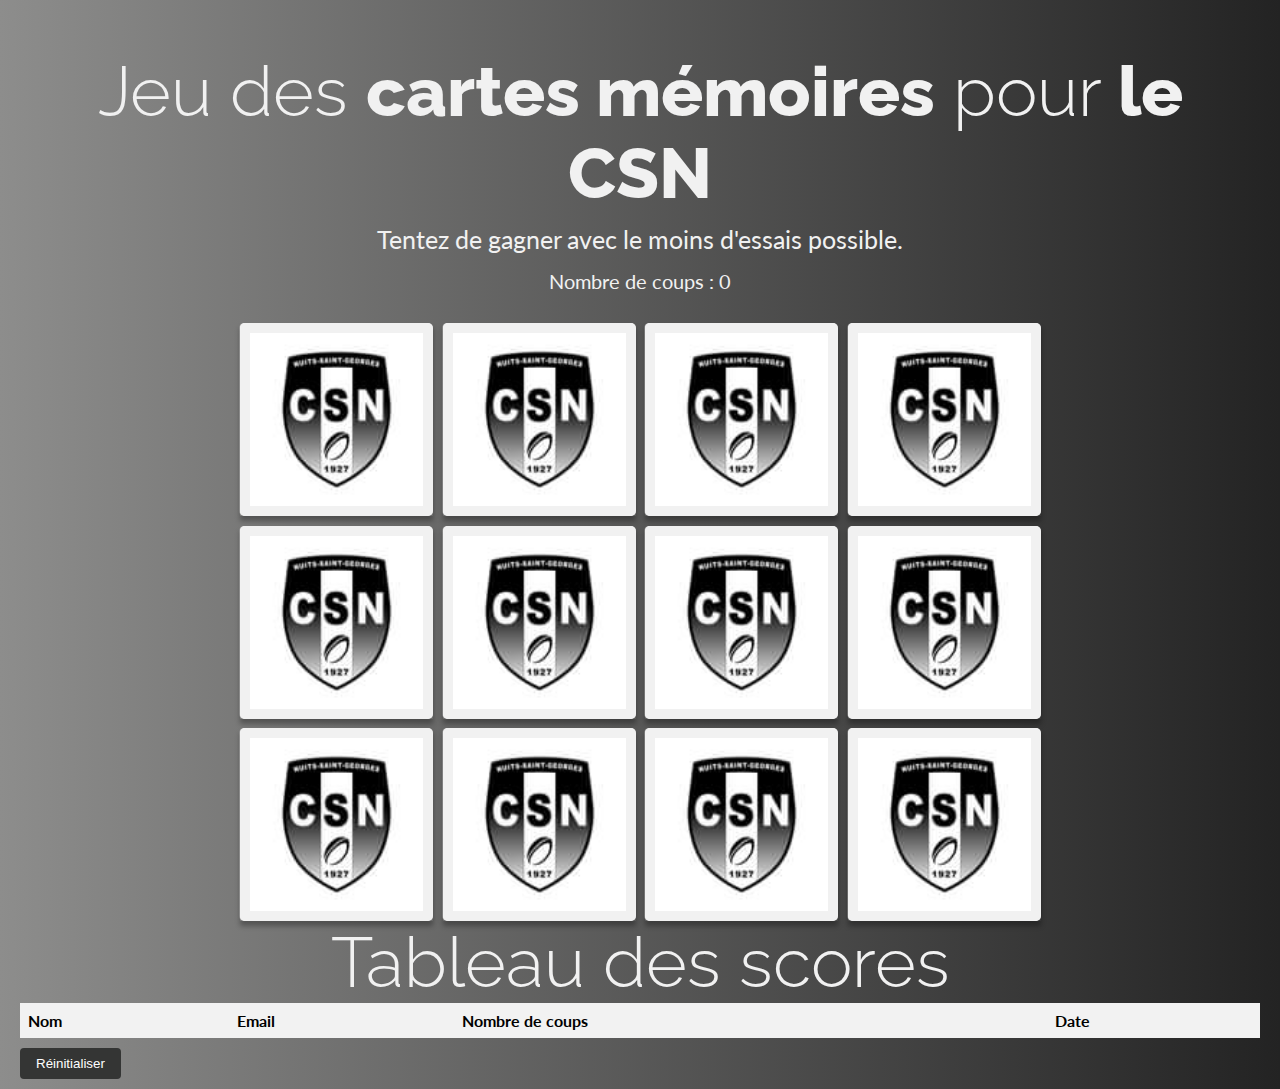
==== index.html @ ed7c2e45 "modification du  tableau pour ordre roissant" ====
<!DOCTYPE html>
<html lang="fr">
  <head>
    <meta charset="UTF-8" />
    <meta name="viewport" content="width=device-width, initial-scale=1.0" />
    <title>Memory game</title>
    <link rel="stylesheet" href="style.css" />
    <link rel="preconnect" href="https://fonts.googleapis.com">
    <link rel="preconnect" href="https://fonts.gstatic.com" crossorigin>
    <link href="https://fonts.googleapis.com/css2?family=Lato:wght@100;300;400;700;900&family=Raleway:wght@100;200;300;400;500;600;700;800;900&display=swap" rel="stylesheet">
  </head>
  <body>

    <h1>Jeu des <span>cartes mémoires</span> pour <span> le CSN</span></h1>
    <p class="advice">Tentez de gagner avec le moins d'essais possible.</p>
    <div class="score">Nombre de coups : 0</div>

    <div class="grid">
      <div class="card" data-attr="a">
        <div class="double-face">
          <div class="face">
            <img src="ressources/a.svg" />
          </div>
          <div class="back"><img src="ressources/csn.svg" />
          </div>
        </div>
      </div>

      <div class="card" data-attr="b">
        <div class="double-face">
          <div class="face">
            <img src="ressources/b.svg" />
          </div>
          <div class="back"><img src="ressources/csn.svg" /></div>
        </div>
      </div>

      <div class="card" data-attr="b">
        <div class="double-face">
          <div class="face">
            <img src="ressources/b.svg" alt="apple" />
          </div>
          <div class="back"><img src="ressources/csn.svg" /></div>
        </div>
      </div>
      <div class="card" data-attr="a">
        <div class="double-face">
          <div class="face">
            <img src="ressources/a.svg" />
          </div>
          <div class="back"><img src="ressources/csn.svg" /></div>
        </div>
      </div>
      <div class="card" data-attr="c">
        <div class="double-face">
          <div class="face">
            <img src="ressources/c.svg" />
          </div>
          <div class="back"><img src="ressources/csn.svg" /></div>
        </div>
      </div>
      <div class="card" data-attr="e">
        <div class="double-face">
          <div class="face">
            <img src="ressources/e.svg" />
          </div>
          <div class="back"><img src="ressources/csn.svg" /></div>
        </div>
      </div>
      <div class="card" data-attr="f">
        <div class="double-face">
          <div class="face">
            <img src="ressources/f.svg" />
          </div>
          <div class="back"><img src="ressources/csn.svg" /></div>
        </div>
      </div>
      <div class="card" data-attr="f">
        <div class="double-face">
          <div class="face">
            <img src="ressources/f.svg" />
          </div>
          <div class="back"><img src="ressources/csn.svg" /></div>
        </div>
      </div>
      <div class="card" data-attr="e">
        <div class="double-face">
          <div class="face">
            <img src="ressources/e.svg" />
          </div>
          <div class="back"><img src="ressources/csn.svg" /></div>
        </div>
      </div>
      <div class="card" data-attr="c">
        <div class="double-face">
          <div class="face">
            <img src="ressources/c.svg" />
          </div>
          <div class="back"><img src="ressources/csn.svg" /></div>
        </div>
      </div>
      <div class="card" data-attr="d">
        <div class="double-face">
          <div class="face">
            <img src="ressources/d.svg" />
          </div>
          <div class="back"><img src="ressources/csn.svg" /></div>
        </div>
      </div>
      <div class="card" data-attr="d">
        <div class="double-face">
          <div class="face">
            <img src="ressources/d.svg" />
          </div>
          <div class="back"><img src="ressources/csn.svg" /></div>
        </div>
      </div>
    </div>

    <div id="inscription-container" style="display: none;">
      <h2>Inscription</h2>
      <form id="inscription-form">
        <label for="username">Nom d'utilisateur:</label>
        <input type="text" id="username" name="username" autocomplete="off" required>
        <label for="email">Adresse e-mail:</label>
        <input type="email" id="email" name="email" autocomplete="off" required>
        <button type="submit">S'inscrire</button>
      </form>
    </div>

    <div class="tableau">
          <h1>Tableau des scores</h1>
      <table>
        <thead>
          <tr>
            <th>Nom</th>
            <th>Email</th>
            <th class="score-column">Nombre de coups</th>
            <th>Date</th>
          </tr>
        </thead>
        <tbody id="tableau-scores-body">
          <!-- Les données seront ajoutées ici dynamiquement -->
        </tbody>
      </table>
    </div>
<button id="reset-button">Réinitialiser</button>

  <script src="app.js"></script>
  
  </body>
</html>
---- style.css ----
*,
::before,
::after {
  box-sizing: border-box;
  margin: 0;
  padding: 0;
}

body {
  min-height: 100vh;
  font-family: lato, Helvetica, sans-serif;
  background: linear-gradient(to right, #8d8d8c, #232323);
  padding: clamp(20px, 5vw, 50px) 20px 10px;
}

h1, 
.score,
.advice {
  text-align: center;
  color: #f1f1f1;
}

h1 {
  font-family: Raleway;
  font-size: clamp(25px, 7vw, 70px);
  font-weight: 300;
}
h1 span {
  font-weight: 800;
}
.advice {
  font-size: clamp(16px, 2.5vw, 25px);
  margin-top: 10px;
}
.score {
  font-size: clamp(16px, 2.5vw, 20px);
  margin-top: 15px;
}

.grid {
  display: grid;
  grid-template-columns: repeat(4, 1fr);
  max-width: 800px;
  gap: 10px;
  margin: 30px auto 0;
}
.card {
  aspect-ratio: 1/1;
  perspective: 1000px;
  cursor: pointer;
  user-select: none;
  transition: transform 0.2s ease-out;
}
.card:hover {
  transform: scale(1.02)
}
.double-face {
  position: relative;
  width: 100%;
  height: 100%;
  transform-style: preserve-3d;
  will-change: transform;
  transition: transform 0.6s;
  box-shadow: 0 5px 5px rgba(0,0,0,0.3);
  pointer-events: none;
}
.face,
.back {
  position: absolute;
  width: 100%;
  height: 100%;
  pointer-events: none;
  border-radius: 5px;
  background: #f1f1f1;
  display: flex;
  justify-content: center;
  align-items: center;
  pointer-events: none;
}
.back {
  backface-visibility: hidden;
  -webkit-backface-visibility: hidden;
  -moz-backface-visibility: hidden;
  transform: rotateX(0deg)
}

.face {
  transform: rotateY(180deg);
}
.face img,
.back img {
  width: 90%;

}
.active {
  transform: rotateY(180deg);
  
}

/* formulaire */
.inscription {
  padding-top: 60px;
}
form {
  max-width: 400px;
  margin: 0 auto;
}

label {
  display: block;
  margin-bottom: 10px;
}

input[type="text"],
input[type="email"] {
  width: 100%;
  padding: 8px;
  border-radius: 4px;
  border: 1px solid #ccc;
   pointer-events: auto;
}

button {
  display: block;
  margin-top: 10px;
  padding: 8px 16px;
  background-color: #343534;
  color: #fff;
  border: none;
  border-radius: 4px;
  cursor: pointer;
}

button:hover {
  background-color: #696c69;
  border: 1px solid black;
}

table {
  width: 100%;
  border-collapse: collapse;
}

thead th {
  background-color: #f2f2f2;
  padding: 8px;
  text-align: left;
  color: #000;
}

tbody td {
  padding: 8px;
  border-bottom: 1px solid #ccc;
}
#tableau-scores-body tr {
  border-bottom: 1px solid #ccc;
}

#tableau-scores-body td {
  padding: 8px;
}
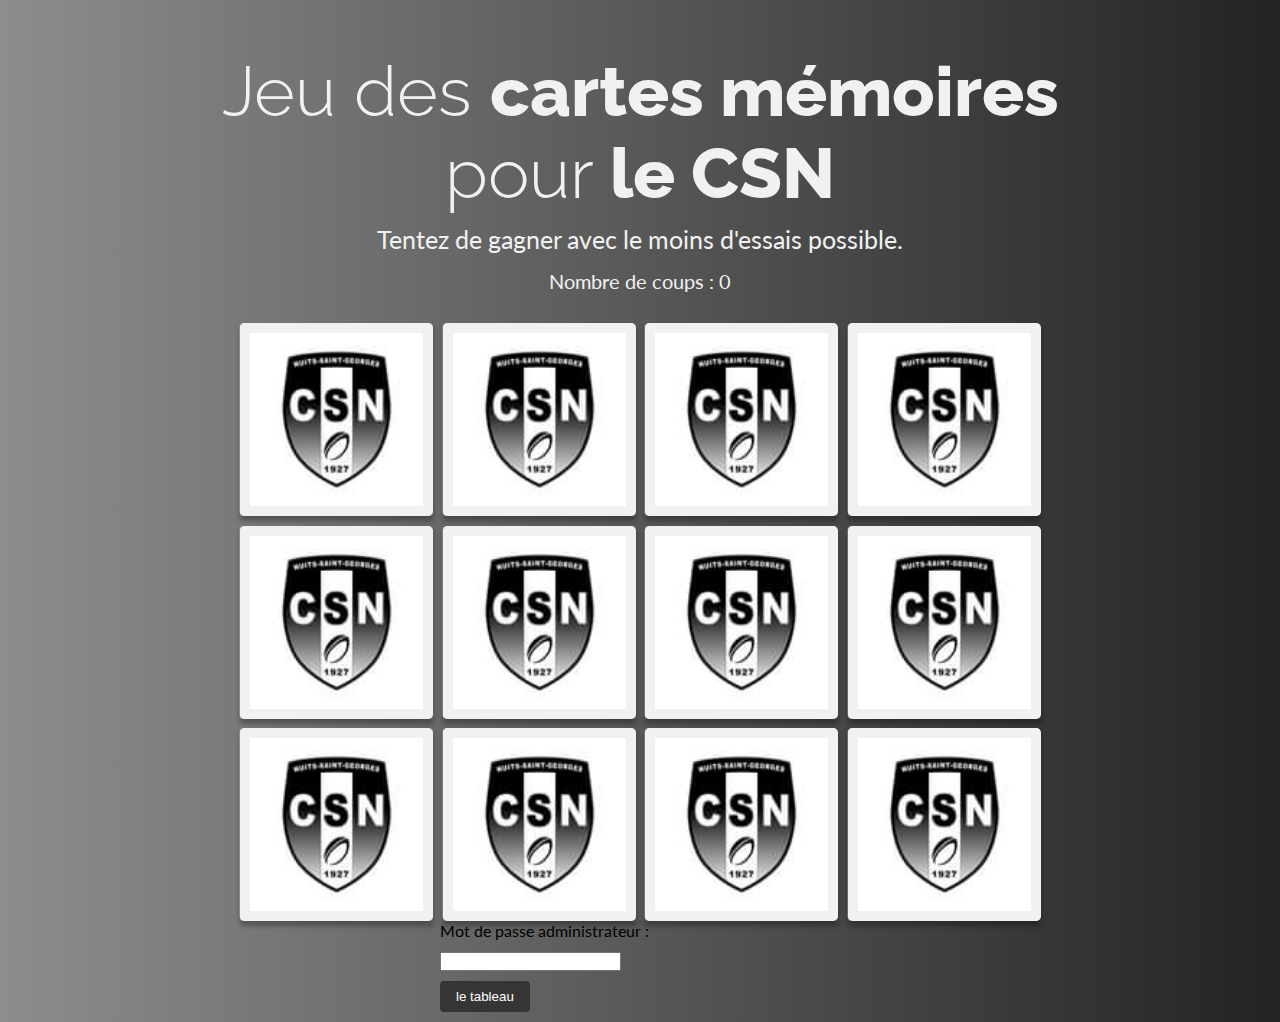
==== commit dab74775: "correction formulaire" ====
--- a/index.html
+++ b/index.html
@@ -3,7 +3,7 @@
   <head>
     <meta charset="UTF-8" />
     <meta name="viewport" content="width=device-width, initial-scale=1.0" />
-    <title>Memory game</title>
+    <title>Memory game modif1p</title>
     <link rel="stylesheet" href="style.css" />
     <link rel="preconnect" href="https://fonts.googleapis.com">
     <link rel="preconnect" href="https://fonts.gstatic.com" crossorigin>
@@ -14,6 +14,17 @@
     <h1>Jeu des <span>cartes mémoires</span> pour <span> le CSN</span></h1>
     <p class="advice">Tentez de gagner avec le moins d'essais possible.</p>
     <div class="score">Nombre de coups : 0</div>
+
+    <div id="inscription-container" style="display: none;">
+      <h2>Inscription</h2>
+      <form id="inscription-form" action="admin.html" >
+        <label for="username">Nom d'utilisateur:</label>
+        <input type="text" id="username" name="username" autocomplete="off" required>
+        <label for="email">Adresse e-mail:</label>
+        <input type="email" id="email" name="email" autocomplete="off" required>
+        <button type="submit">S'inscrire</button>
+      </form>
+    </div>
 
     <div class="grid">
       <div class="card" data-attr="a">
@@ -116,37 +127,17 @@
         </div>
       </div>
     </div>
-
-    <div id="inscription-container" style="display: none;">
-      <h2>Inscription</h2>
-      <form id="inscription-form">
-        <label for="username">Nom d'utilisateur:</label>
-        <input type="text" id="username" name="username" autocomplete="off" required>
-        <label for="email">Adresse e-mail:</label>
-        <input type="email" id="email" name="email" autocomplete="off" required>
-        <button type="submit">S'inscrire</button>
-      </form>
-    </div>
-
-    <div class="tableau">
-          <h1>Tableau des scores</h1>
-      <table>
-        <thead>
-          <tr>
-            <th>Nom</th>
-            <th>Email</th>
-            <th class="score-column">Nombre de coups</th>
-            <th>Date</th>
-          </tr>
-        </thead>
-        <tbody id="tableau-scores-body">
-          <!-- Les données seront ajoutées ici dynamiquement -->
-        </tbody>
-      </table>
-    </div>
-<button id="reset-button">Réinitialiser</button>
+  
+    <form id="reset-form">
+      <label for="password">Mot de passe administrateur :</label>
+      <input type="password" id="password" required>
+      <button type="submit">le tableau</button>
+    </form>
+    
+   
 
   <script src="app.js"></script>
+  <script src="admin.js"></script>
   
   </body>
-</html>
+</html>--- a/style.css
+++ b/style.css
@@ -11,6 +11,8 @@
   font-family: lato, Helvetica, sans-serif;
   background: linear-gradient(to right, #8d8d8c, #232323);
   padding: clamp(20px, 5vw, 50px) 20px 10px;
+  max-width: 80%;
+  margin: 0 auto;
 }
 
 h1, 
@@ -94,7 +96,6 @@
 }
 .active {
   transform: rotateY(180deg);
-  
 }
 
 /* formulaire */
@@ -117,7 +118,7 @@
   padding: 8px;
   border-radius: 4px;
   border: 1px solid #ccc;
-   pointer-events: auto;
+   /* pointer-events: auto; */
 }
 
 button {
@@ -140,17 +141,27 @@
   width: 100%;
   border-collapse: collapse;
 }
-
+.name{
+  padding-left: 30px;
+}
 thead th {
   background-color: #f2f2f2;
   padding: 8px;
   text-align: left;
   color: #000;
+  text-align: center;
 }
 
 tbody td {
   padding: 8px;
   border-bottom: 1px solid #ccc;
+  text-align: center;
+}
+.tableau {
+  width: 80%;
+  margin: 80px auto;
+  padding-top: 50px;
+  background: #a29e9e;
 }
 #tableau-scores-body tr {
   border-bottom: 1px solid #ccc;
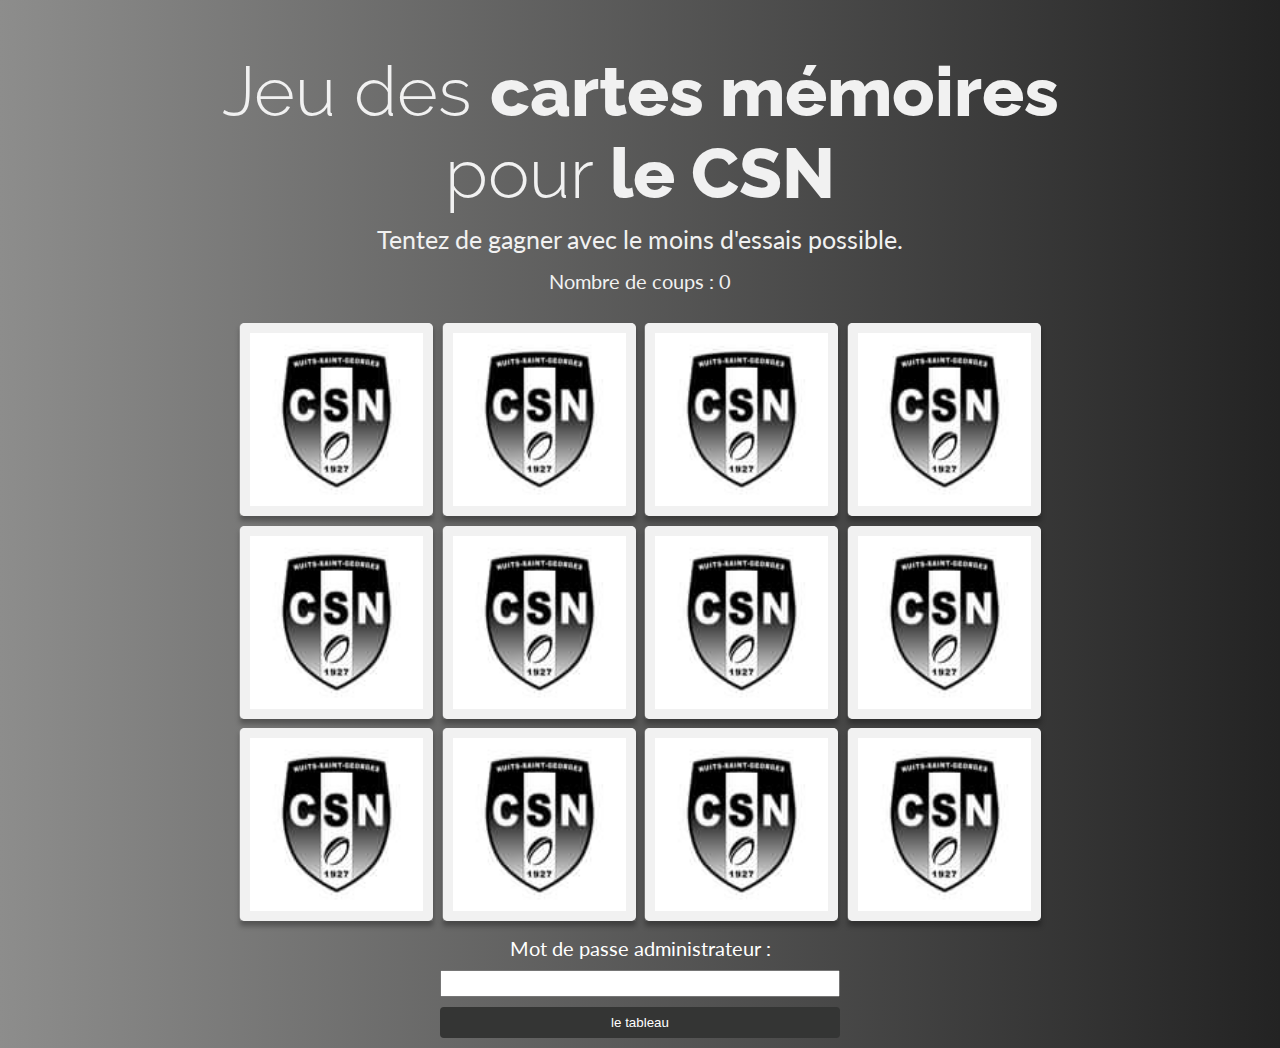
==== commit c0b09a5a: "correction formulaire" ====
--- a/index.html
+++ b/index.html
@@ -16,12 +16,29 @@
     <div class="score">Nombre de coups : 0</div>
 
     <div id="inscription-container" style="display: none;">
-      <h2>Inscription</h2>
+      <h2>Inscription :</h2>
       <form id="inscription-form" action="admin.html" >
         <label for="username">Nom d'utilisateur:</label>
-        <input type="text" id="username" name="username" autocomplete="off" required>
+        <div class="input-container">
+          <input 
+          type="text" 
+          id="username"
+          name="username" 
+          placeholder="3 caractères minimum"
+          autocomplete="off" required
+          maxlength="15"
+          >
+          <span class="error-msg">Il faut au moins 3 caractères !</span>
+      </div>
         <label for="email">Adresse e-mail:</label>
-        <input type="email" id="email" name="email" autocomplete="off" required>
+        <div class="input-container">
+          <input 
+          type="email"
+          id="email"
+          name="email"
+          autocomplete="off" required >
+          <span class="error-msg">Rentrez un mail valide !</span>
+        </div>
         <button type="submit">S'inscrire</button>
       </form>
     </div>
@@ -128,7 +145,7 @@
       </div>
     </div>
   
-    <form id="reset-form">
+    <form id="reset-form" class="container">
       <label for="password">Mot de passe administrateur :</label>
       <input type="password" id="password" required>
       <button type="submit">le tableau</button>
@@ -137,7 +154,7 @@
    
 
   <script src="app.js"></script>
-  <script src="admin.js"></script>
+  <!-- <script src="admin.js"></script> -->
   
   </body>
 </html>--- a/style.css
+++ b/style.css
@@ -102,11 +102,31 @@
 .inscription {
   padding-top: 60px;
 }
+#inscription-container{
+font-size: 25px;
+padding-top: 60px;
+color: #fff;
+width: 50%;
+margin:auto;
+}
+.error-msg{
+  margin-top:8px;
+  color: red;
+  font-weight: 300;
+  display: none;
+}
 form {
+  padding-top: 15px;
   max-width: 400px;
   margin: 0 auto;
-}
-
+  text-align: center;
+  font-size: 20px;
+  color: white;
+}
+
+#password{
+  font-size: 20px;
+}
 label {
   display: block;
   margin-bottom: 10px;
@@ -114,6 +134,7 @@
 
 input[type="text"],
 input[type="email"] {
+  display: block;
   width: 100%;
   padding: 8px;
   border-radius: 4px;
@@ -135,6 +156,7 @@
 button:hover {
   background-color: #696c69;
   border: 1px solid black;
+  font-size: large;
 }
 
 table {
@@ -169,4 +191,30 @@
 
 #tableau-scores-body td {
   padding: 8px;
+}
+
+.container-admin{
+  margin: 0 auto;
+  text-align: center;
+}
+
+.modifAdmin{
+  display: grid;
+}
+.modifAdmin a{
+  width: 10%;
+  margin: 40px auto;
+  background: white;
+  color: #000;
+  padding: 15px;
+  border-radius: 5px;
+  text-decoration: none;
+  font-weight: bold; 
+}
+.modifAdmin a:hover {
+  background-color: aquamarine;
+  border: 1px solid black;
+}
+.container {
+  display: grid;
 }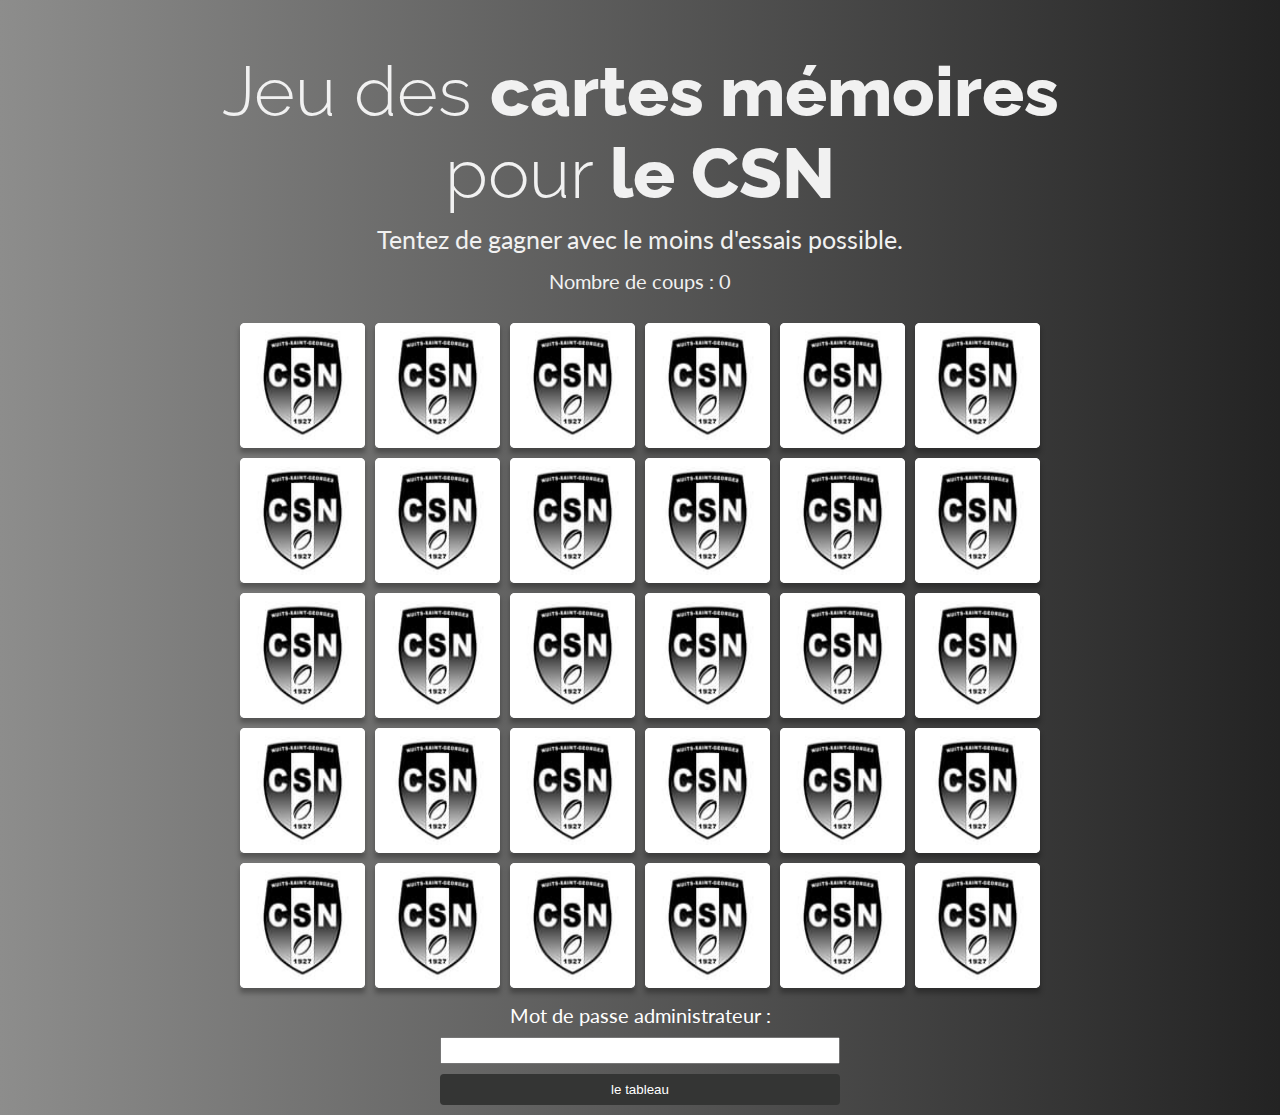
==== commit 8dd2ed3e: "Ajout d'images" ====
--- a/index.html
+++ b/index.html
@@ -3,7 +3,7 @@
   <head>
     <meta charset="UTF-8" />
     <meta name="viewport" content="width=device-width, initial-scale=1.0" />
-    <title>Memory game modif1p</title>
+    <title>Memory game-CSN</title>
     <link rel="stylesheet" href="style.css" />
     <link rel="preconnect" href="https://fonts.googleapis.com">
     <link rel="preconnect" href="https://fonts.gstatic.com" crossorigin>
@@ -53,7 +53,6 @@
           </div>
         </div>
       </div>
-
       <div class="card" data-attr="b">
         <div class="double-face">
           <div class="face">
@@ -62,7 +61,6 @@
           <div class="back"><img src="ressources/csn.svg" /></div>
         </div>
       </div>
-
       <div class="card" data-attr="b">
         <div class="double-face">
           <div class="face">
@@ -143,8 +141,152 @@
           <div class="back"><img src="ressources/csn.svg" /></div>
         </div>
       </div>
+      <div class="card" data-attr="g">
+        <div class="double-face">
+          <div class="face">
+            <img src="ressources/g.svg" />
+          </div>
+          <div class="back"><img src="ressources/csn.svg" />
+          </div>
+        </div>
+      </div>
+      <div class="card" data-attr="h">
+        <div class="double-face">
+          <div class="face">
+            <img src="ressources/h.svg" />
+          </div>
+          <div class="back"><img src="ressources/csn.svg" /></div>
+        </div>
+      </div>
+      <div class="card" data-attr="h">
+        <div class="double-face">
+          <div class="face">
+            <img src="ressources/h.svg" alt="apple" />
+          </div>
+          <div class="back"><img src="ressources/csn.svg" /></div>
+        </div>
+      </div>
+      <div class="card" data-attr="g">
+        <div class="double-face">
+          <div class="face">
+            <img src="ressources/g.svg" />
+          </div>
+          <div class="back"><img src="ressources/csn.svg" /></div>
+        </div>
+      </div>
+      <div class="card" data-attr="i">
+        <div class="double-face">
+          <div class="face">
+            <img src="ressources/i.svg" />
+          </div>
+          <div class="back"><img src="ressources/csn.svg" /></div>
+        </div>
+      </div>
+      <div class="card" data-attr="j">
+        <div class="double-face">
+          <div class="face">
+            <img src="ressources/j.svg" />
+          </div>
+          <div class="back"><img src="ressources/csn.svg" /></div>
+        </div>
+      </div>
+      <div class="card" data-attr="l">
+        <div class="double-face">
+          <div class="face">
+            <img src="ressources/l.svg" />
+          </div>
+          <div class="back"><img src="ressources/csn.svg" /></div>
+        </div>
+      </div>
+      <div class="card" data-attr="l">
+        <div class="double-face">
+          <div class="face">
+            <img src="ressources/l.svg" />
+          </div>
+          <div class="back"><img src="ressources/csn.svg" /></div>
+        </div>
+      </div>
+      <div class="card" data-attr="j">
+        <div class="double-face">
+          <div class="face">
+            <img src="ressources/j.svg" />
+          </div>
+          <div class="back"><img src="ressources/csn.svg" /></div>
+        </div>
+      </div>
+      <div class="card" data-attr="i">
+        <div class="double-face">
+          <div class="face">
+            <img src="ressources/i.svg" />
+          </div>
+          <div class="back"><img src="ressources/csn.svg" /></div>
+        </div>
+      </div>
+      <div class="card" data-attr="k">
+        <div class="double-face">
+          <div class="face">
+            <img src="ressources/k.svg" />
+          </div>
+          <div class="back"><img src="ressources/csn.svg" /></div>
+        </div>
+      </div>
+      <div class="card" data-attr="k">
+        <div class="double-face">
+          <div class="face">
+            <img src="ressources/k.svg" />
+          </div>
+          <div class="back"><img src="ressources/csn.svg" /></div>
+        </div>
+      </div>
+      <div class="card" data-attr="m">
+        <div class="double-face">
+          <div class="face">
+            <img src="ressources/m.svg" />
+          </div>
+          <div class="back"><img src="ressources/csn.svg" /></div>
+        </div>
+      </div>
+      <div class="card" data-attr="n">
+        <div class="double-face">
+          <div class="face">
+            <img src="ressources/n.svg" />
+          </div>
+          <div class="back"><img src="ressources/csn.svg" /></div>
+        </div>
+      </div>
+      <div class="card" data-attr="m">
+        <div class="double-face">
+          <div class="face">
+            <img src="ressources/m.svg" />
+          </div>
+          <div class="back"><img src="ressources/csn.svg" /></div>
+        </div>
+      </div>
+      <div class="card" data-attr="o">
+        <div class="double-face">
+          <div class="face">
+            <img src="ressources/o.svg" />
+          </div>
+          <div class="back"><img src="ressources/csn.svg" /></div>
+        </div>
+      </div>
+      <div class="card" data-attr="n">
+        <div class="double-face">
+          <div class="face">
+            <img src="ressources/n.svg" />
+          </div>
+          <div class="back"><img src="ressources/csn.svg" /></div>
+        </div>
+      </div>
+      <div class="card" data-attr="o">
+        <div class="double-face">
+          <div class="face">
+            <img src="ressources/o.svg" />
+          </div>
+          <div class="back"><img src="ressources/csn.svg" /></div>
+        </div>
+      </div>
     </div>
-  
     <form id="reset-form" class="container">
       <label for="password">Mot de passe administrateur :</label>
       <input type="password" id="password" required>
--- a/style.css
+++ b/style.css
@@ -41,7 +41,7 @@
 
 .grid {
   display: grid;
-  grid-template-columns: repeat(4, 1fr);
+  grid-template-columns: repeat(6, 1fr);
   max-width: 800px;
   gap: 10px;
   margin: 30px auto 0;
@@ -89,10 +89,13 @@
 .face {
   transform: rotateY(180deg);
 }
+
 .face img,
 .back img {
-  width: 90%;
-
+    width:100%;
+    height: 100%;
+    object-fit: contain; 
+    border-radius: 5px; 
 }
 .active {
   transform: rotateY(180deg);
@@ -141,7 +144,9 @@
   border: 1px solid #ccc;
    /* pointer-events: auto; */
 }
-
+input {
+width: 100%;
+}
 button {
   display: block;
   margin-top: 10px;
@@ -202,7 +207,7 @@
   display: grid;
 }
 .modifAdmin a{
-  width: 10%;
+  width: auto;
   margin: 40px auto;
   background: white;
   color: #000;
@@ -217,4 +222,26 @@
 }
 .container {
   display: grid;
+}
+@media (max-width:750px) {
+  body {
+    max-width: 100%;
+  }
+  h1, h2, p, label, span {
+    font-size: 15px;
+    text-align: center ;
+  }
+  span {
+    font-size: 16px;
+  }
+  .tableau {
+    width: 100%;
+  }
+  .tableau th, td {
+    font-size:16px;
+    padding: 0;
+  }
+  #inscription-container{
+    width: auto;
+  }
 }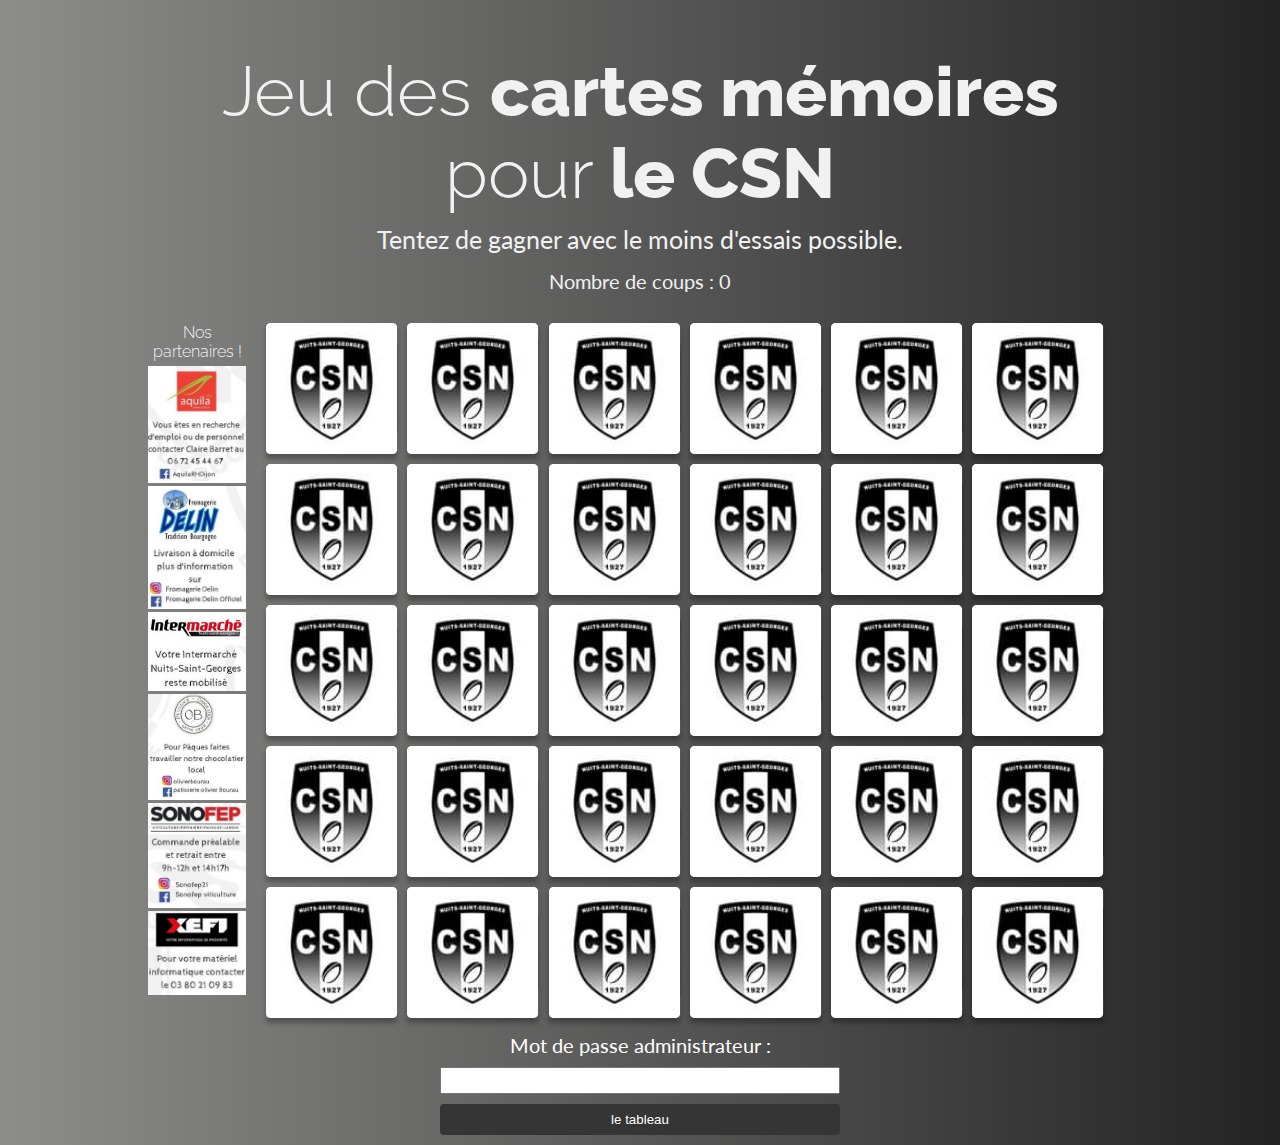
==== commit ecff0a7c: "correction du responsive" ====
--- a/index.html
+++ b/index.html
@@ -42,7 +42,19 @@
         <button type="submit">S'inscrire</button>
       </form>
     </div>
-
+  <div class="grid-sponsor">
+    <div >
+      <h1 class="grid-sponsor-title">Nos partenaires !</h1>
+      <div class="sponsors">
+      <img src="ressources/sponsors/aquila.svg" alt="aquila">
+      <img src="ressources/sponsors/delin.svg" alt="Delin">
+      <img src="ressources/sponsors/intermarche.svg" alt="intermarché">
+      <img src="ressources/sponsors/ob.svg" alt="OB">
+      <img src="ressources/sponsors/sonofep.svg" alt="Sonofep">
+      <img src="ressources/sponsors/xefi.svg" alt="Xefi">
+    </div>
+  </div>
+  
     <div class="grid">
       <div class="card" data-attr="a">
         <div class="double-face">
@@ -287,6 +299,7 @@
         </div>
       </div>
     </div>
+  </div>
     <form id="reset-form" class="container">
       <label for="password">Mot de passe administrateur :</label>
       <input type="password" id="password" required>
--- a/style.css
+++ b/style.css
@@ -38,13 +38,34 @@
   font-size: clamp(16px, 2.5vw, 20px);
   margin-top: 15px;
 }
-
+.grid-sponsor-title {
+  font-size:16px;
+  margin-top: 30px;
+}
+.grid-sponsor{
+  display: grid;
+  grid-template-columns: 10% 85%; 
+  gap: 20px; 
+}
+.sponsors{
+  width: 100%;
+  height: auto;
+  margin-top: 5px;
+  }
+.sponsors img {
+  object-fit: cover;
+  width: 100%;
+  
+}
+.sponsors h1 {
+  font-size:10px;
+}
 .grid {
   display: grid;
-  grid-template-columns: repeat(6, 1fr);
-  max-width: 800px;
+  grid-template-columns: repeat( 6, 1fr);
   gap: 10px;
-  margin: 30px auto 0;
+  margin-top: 30px;
+  width: 100%;
 }
 .card {
   aspect-ratio: 1/1;
@@ -244,4 +265,21 @@
   #inscription-container{
     width: auto;
   }
+  .grid{
+    gap:5px;
+    order: -1;
+  }
+  .grid-sponsor-title {
+    font-size:12px;
+  }
+  .grid-sponsor {
+    grid-template-columns: 1fr; 
+  }
+  .sponsors {
+    display: grid;
+  grid-template-columns: repeat( 6, 1fr);
+  gap: 12px;
+  align-items: center;
+
+  }
 }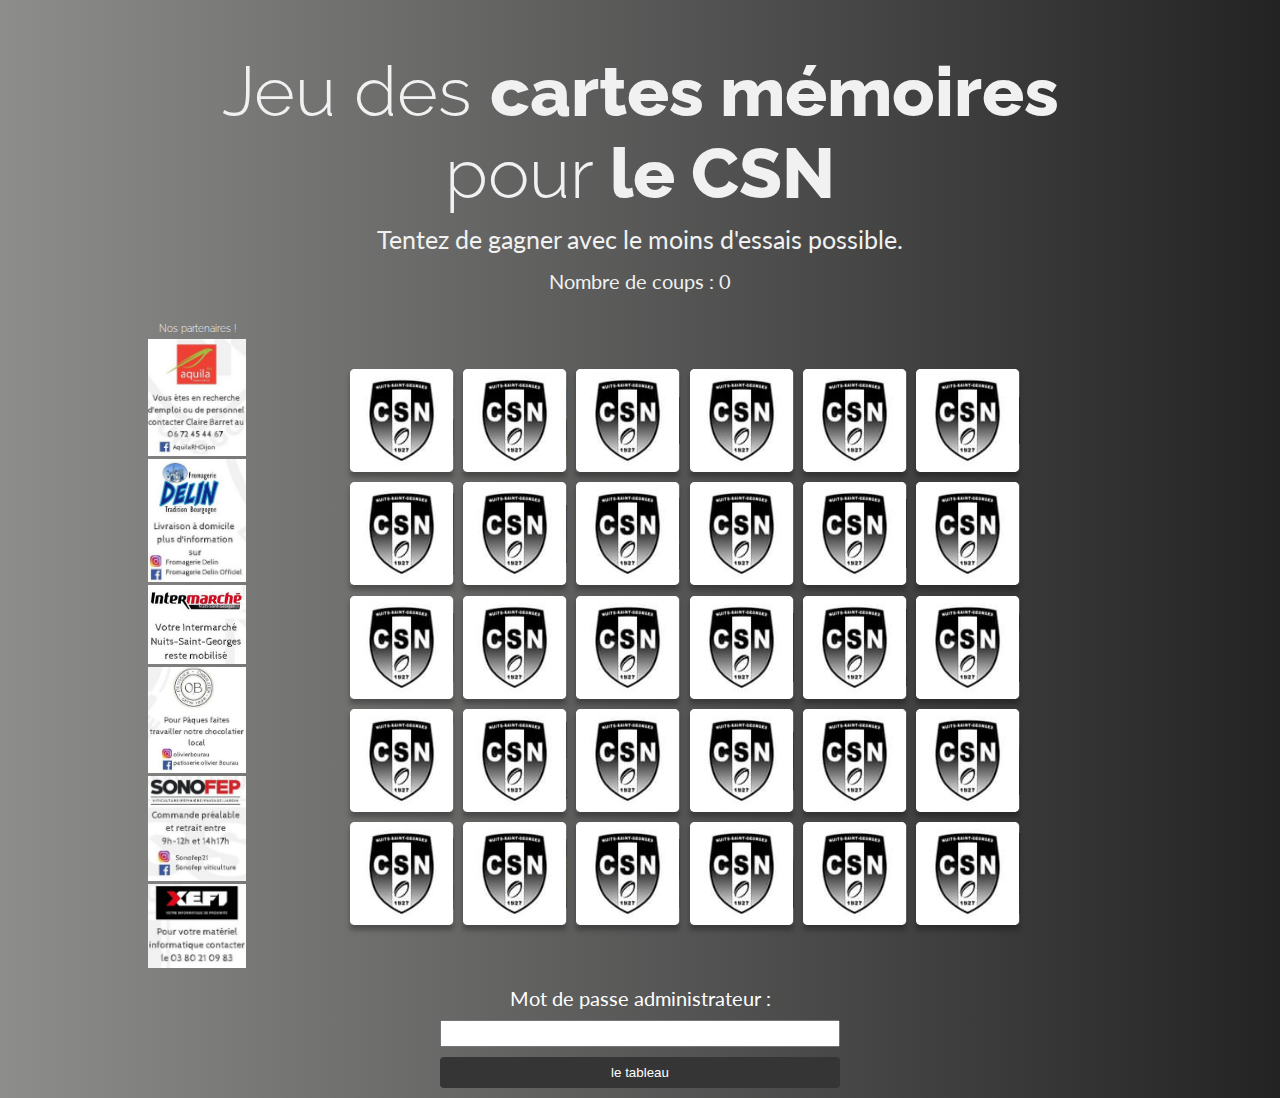
==== commit c62d15ed: "correction du responsive-favicon" ====
--- a/index.html
+++ b/index.html
@@ -2,6 +2,7 @@
 <html lang="fr">
   <head>
     <meta charset="UTF-8" />
+    <link rel="icon" href="ressources/csn.svg"/>
     <meta name="viewport" content="width=device-width, initial-scale=1.0" />
     <title>Memory game-CSN</title>
     <link rel="stylesheet" href="style.css" />
--- a/style.css
+++ b/style.css
@@ -39,13 +39,15 @@
   margin-top: 15px;
 }
 .grid-sponsor-title {
-  font-size:16px;
+  font-size:10px;
   margin-top: 30px;
 }
 .grid-sponsor{
   display: grid;
   grid-template-columns: 10% 85%; 
-  gap: 20px; 
+  gap: 20px;
+  align-items: center;
+  justify-items: center;
 }
 .sponsors{
   width: 100%;
@@ -65,7 +67,7 @@
   grid-template-columns: repeat( 6, 1fr);
   gap: 10px;
   margin-top: 30px;
-  width: 100%;
+ width: 80%;
 }
 .card {
   aspect-ratio: 1/1;
@@ -259,7 +261,7 @@
     width: 100%;
   }
   .tableau th, td {
-    font-size:16px;
+    font-size:10px;
     padding: 0;
   }
   #inscription-container{
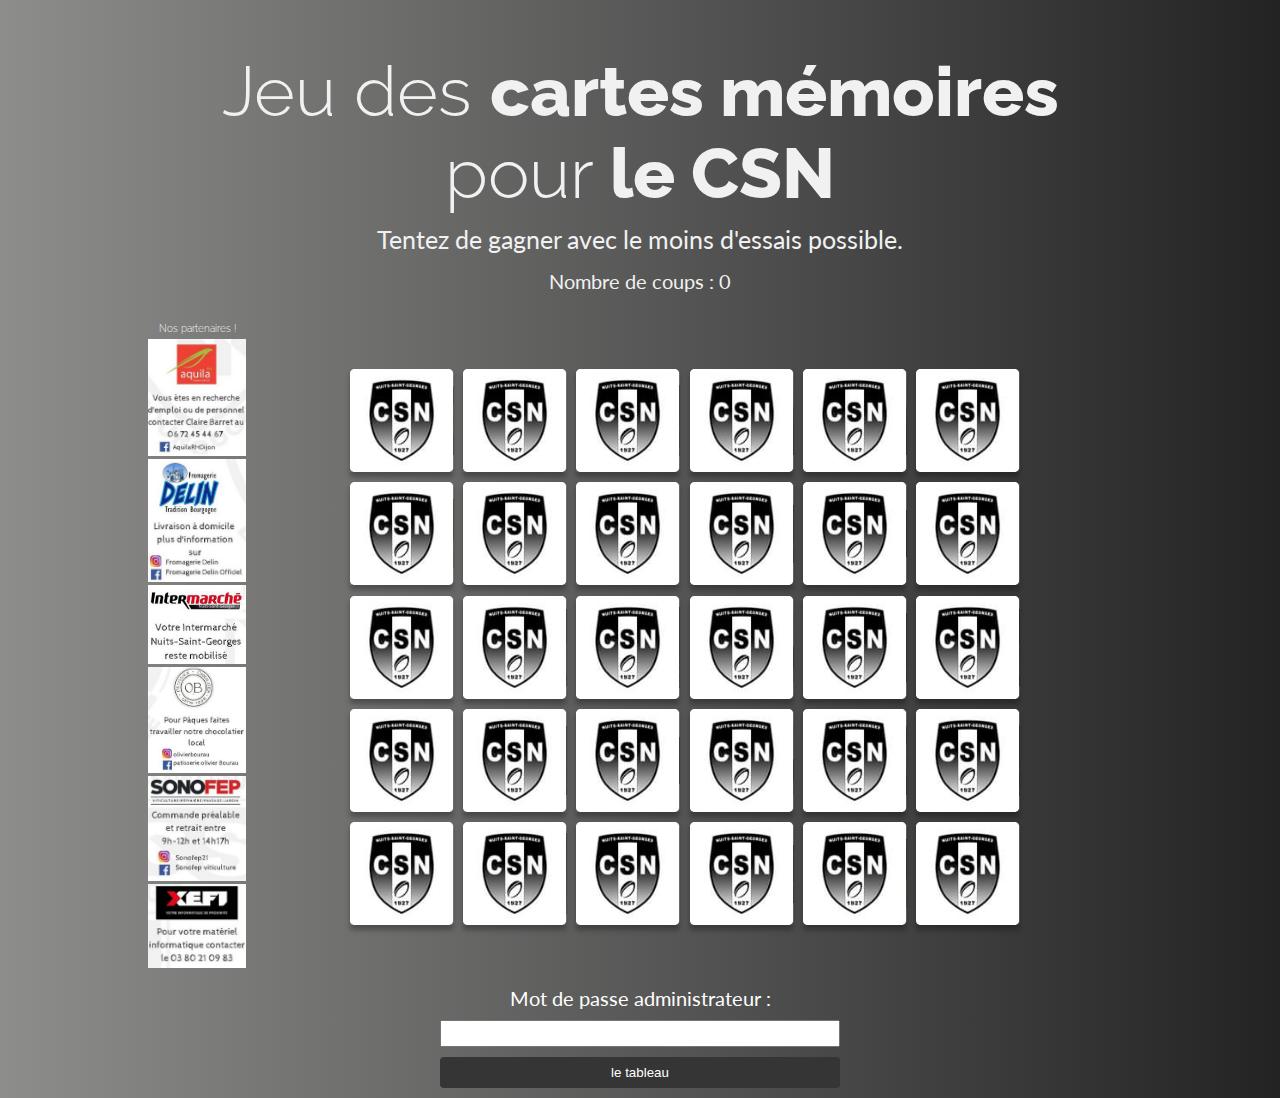
==== commit 52cbd917: "Ajout de phrase d'encouragement" ====
--- a/index.html
+++ b/index.html
@@ -13,6 +13,8 @@
   <body>
 
     <h1>Jeu des <span>cartes mémoires</span> pour <span> le CSN</span></h1>
+    <div class="phase-message"></div>
+
     <p class="advice">Tentez de gagner avec le moins d'essais possible.</p>
     <div class="score">Nombre de coups : 0</div>
 
@@ -174,7 +176,7 @@
       <div class="card" data-attr="h">
         <div class="double-face">
           <div class="face">
-            <img src="ressources/h.svg" alt="apple" />
+            <img src="ressources/h.svg"/>
           </div>
           <div class="back"><img src="ressources/csn.svg" /></div>
         </div>
--- a/style.css
+++ b/style.css
@@ -17,7 +17,8 @@
 
 h1, 
 .score,
-.advice {
+.advice,
+.phase-message {
   text-align: center;
   color: #f1f1f1;
 }
@@ -30,7 +31,8 @@
 h1 span {
   font-weight: 800;
 }
-.advice {
+.advice,
+.phase-message {
   font-size: clamp(16px, 2.5vw, 25px);
   margin-top: 10px;
 }
